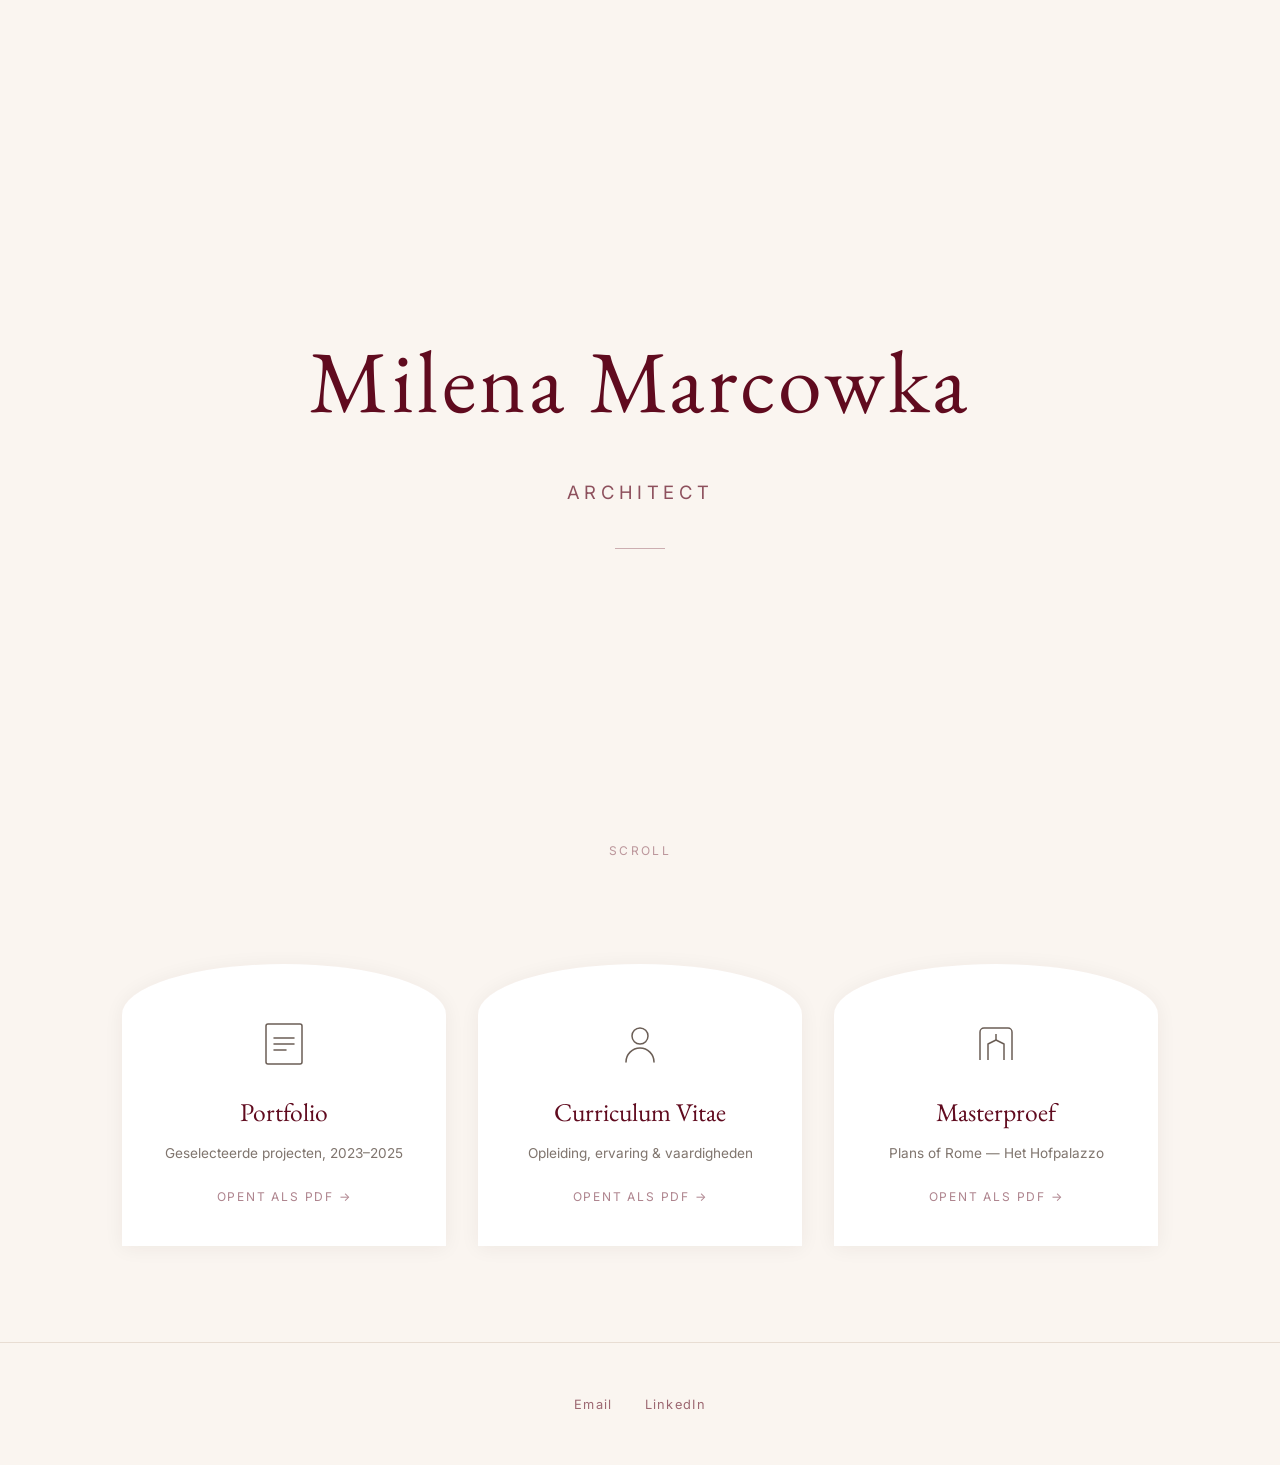
==== index.html @ 75f6800d "Initial portfolio site for Milena Marcowka Static HTML/CSS portfolio website with burgundy/cream des" ====
<!DOCTYPE html>
<html lang="nl">
<head>
  <meta charset="UTF-8">
  <meta name="viewport" content="width=device-width, initial-scale=1.0">
  <title>Milena Marcowka — Architect</title>
  <meta name="description" content="Portfolio van Milena Marcowka, architect. Geselecteerde projecten, curriculum vitae en masterproef.">
  <meta property="og:title" content="Milena Marcowka — Architect">
  <meta property="og:description" content="Portfolio van Milena Marcowka, architect.">
  <meta property="og:type" content="website">
  <link rel="preconnect" href="https://fonts.googleapis.com">
  <link rel="preconnect" href="https://fonts.gstatic.com" crossorigin>
  <link href="https://fonts.googleapis.com/css2?family=EB+Garamond:ital,wght@0,400;0,500;1,400&family=Inter:wght@300;400&display=swap" rel="stylesheet">
  <link rel="stylesheet" href="css/style.css">
</head>
<body>

  <!-- Hero -->
  <section class="hero">
    <h1 class="hero__name">Milena Marcowka</h1>
    <p class="hero__title">Architect</p>
    <div class="hero__line"></div>
    <span class="hero__scroll">Scroll</span>
  </section>

  <!-- Cards -->
  <section class="cards">

    <a href="pdfs/MilenaMarcowka_Portfolio.pdf" target="_blank" rel="noopener" class="card">
      <svg class="card__icon" viewBox="0 0 48 48" fill="none" xmlns="http://www.w3.org/2000/svg">
        <rect x="6" y="4" width="36" height="40" rx="2" stroke="currentColor" stroke-width="1.5"/>
        <path d="M14 18h20M14 24h20M14 30h12" stroke="currentColor" stroke-width="1.5" stroke-linecap="round"/>
      </svg>
      <h2 class="card__title">Portfolio</h2>
      <p class="card__desc">Geselecteerde projecten, 2023–2025</p>
      <span class="card__cta">Opent als PDF &rarr;</span>
    </a>

    <a href="pdfs/MilenaMarcowka_CV.pdf" target="_blank" rel="noopener" class="card">
      <svg class="card__icon" viewBox="0 0 48 48" fill="none" xmlns="http://www.w3.org/2000/svg">
        <circle cx="24" cy="16" r="8" stroke="currentColor" stroke-width="1.5"/>
        <path d="M10 42c0-7.732 6.268-14 14-14s14 6.268 14 14" stroke="currentColor" stroke-width="1.5" stroke-linecap="round"/>
      </svg>
      <h2 class="card__title">Curriculum Vitae</h2>
      <p class="card__desc">Opleiding, ervaring & vaardigheden</p>
      <span class="card__cta">Opent als PDF &rarr;</span>
    </a>

    <a href="pdfs/MilenaMarcowka_Masterproef.pdf" target="_blank" rel="noopener" class="card">
      <svg class="card__icon" viewBox="0 0 48 48" fill="none" xmlns="http://www.w3.org/2000/svg">
        <path d="M8 40V12a4 4 0 0 1 4-4h24a4 4 0 0 1 4 4v28" stroke="currentColor" stroke-width="1.5"/>
        <path d="M16 40V24l8-4 8 4v16" stroke="currentColor" stroke-width="1.5" stroke-linejoin="round"/>
        <path d="M24 20v-6" stroke="currentColor" stroke-width="1.5"/>
      </svg>
      <h2 class="card__title">Masterproef</h2>
      <p class="card__desc">Plans of Rome — Het Hofpalazzo</p>
      <span class="card__cta">Opent als PDF &rarr;</span>
    </a>

  </section>

  <!-- Footer -->
  <footer class="footer">
    <ul class="footer__links">
      <li><a href="mailto:email@voorbeeld.nl" class="footer__link">Email</a></li>
      <li><a href="https://linkedin.com/in/milenamarcowka" target="_blank" rel="noopener" class="footer__link">LinkedIn</a></li>
    </ul>
  </footer>

</body>
</html>
---- css/style.css ----
/* ── Custom Properties ── */
:root {
  --burgundy: #600B1F;
  --burgundy-light: #7A1A34;
  --cream: #FAF5F0;
  --warm-beige: #E8DDD3;
  --text-dark: #2C1A0E;
  --white: #FFFFFF;
}

/* ── Reset & Base ── */
*,
*::before,
*::after {
  margin: 0;
  padding: 0;
  box-sizing: border-box;
}

html {
  scroll-behavior: smooth;
}

body {
  font-family: 'Inter', system-ui, -apple-system, sans-serif;
  background-color: var(--cream);
  color: var(--text-dark);
  line-height: 1.6;
  -webkit-font-smoothing: antialiased;
}

/* ── Hero Section ── */
.hero {
  min-height: 100svh;
  display: flex;
  flex-direction: column;
  justify-content: center;
  align-items: center;
  text-align: center;
  padding: 2rem;
  position: relative;
}

.hero__name {
  font-family: 'EB Garamond', Georgia, 'Times New Roman', serif;
  font-size: clamp(2.8rem, 7vw, 5.5rem);
  font-weight: 400;
  color: var(--burgundy);
  letter-spacing: 0.04em;
  margin-bottom: 0.3em;
}

.hero__title {
  font-family: 'Inter', system-ui, sans-serif;
  font-size: clamp(0.9rem, 2vw, 1.15rem);
  font-weight: 400;
  color: var(--burgundy);
  letter-spacing: 0.25em;
  text-transform: uppercase;
  opacity: 0.7;
}

.hero__line {
  width: 50px;
  height: 1px;
  background-color: var(--burgundy);
  margin: 2.5rem auto;
  opacity: 0.3;
}

.hero__scroll {
  position: absolute;
  bottom: 2.5rem;
  font-size: 0.75rem;
  letter-spacing: 0.2em;
  text-transform: uppercase;
  color: var(--burgundy);
  opacity: 0.4;
}

/* ── Cards Section ── */
.cards {
  max-width: 1100px;
  margin: 0 auto;
  padding: 4rem 2rem 6rem;
  display: grid;
  grid-template-columns: repeat(3, 1fr);
  gap: 2rem;
}

.card {
  display: flex;
  flex-direction: column;
  align-items: center;
  text-align: center;
  text-decoration: none;
  color: var(--text-dark);
  background-color: var(--white);
  border-radius: 50% 50% 0 0 / 18% 18% 0 0;
  padding: 3.5rem 2rem 2.5rem;
  transition: transform 0.3s ease, box-shadow 0.3s ease, background-color 0.3s ease;
  box-shadow: 0 2px 20px rgba(44, 26, 14, 0.06);
}

.card:hover {
  transform: translateY(-6px);
  box-shadow: 0 8px 30px rgba(96, 11, 31, 0.12);
  background-color: #FDF8F4;
}

.card__icon {
  width: 48px;
  height: 48px;
  margin-bottom: 1.5rem;
  opacity: 0.7;
}

.card__title {
  font-family: 'EB Garamond', Georgia, serif;
  font-size: 1.6rem;
  font-weight: 400;
  color: var(--burgundy);
  margin-bottom: 0.6rem;
}

.card__desc {
  font-size: 0.85rem;
  color: var(--text-dark);
  opacity: 0.6;
  line-height: 1.5;
  margin-bottom: 1.5rem;
}

.card__cta {
  font-size: 0.75rem;
  letter-spacing: 0.15em;
  text-transform: uppercase;
  color: var(--burgundy);
  opacity: 0.5;
  margin-top: auto;
  transition: opacity 0.3s ease;
}

.card:hover .card__cta {
  opacity: 1;
}

/* ── Footer ── */
.footer {
  text-align: center;
  padding: 3rem 2rem;
  border-top: 1px solid var(--warm-beige);
}

.footer__links {
  display: flex;
  justify-content: center;
  gap: 2rem;
  list-style: none;
}

.footer__link {
  font-size: 0.8rem;
  letter-spacing: 0.1em;
  color: var(--burgundy);
  text-decoration: none;
  opacity: 0.6;
  transition: opacity 0.3s ease;
}

.footer__link:hover {
  opacity: 1;
}

/* ── Responsive ── */
@media (max-width: 768px) {
  .cards {
    grid-template-columns: 1fr;
    max-width: 400px;
    gap: 1.5rem;
    padding: 3rem 1.5rem 4rem;
  }

  .card {
    border-radius: 30% 30% 0 0 / 12% 12% 0 0;
    padding: 2.5rem 1.5rem 2rem;
  }
}

@media (max-width: 480px) {
  .hero__name {
    letter-spacing: 0.02em;
  }

  .footer__links {
    flex-direction: column;
    gap: 1rem;
  }
}
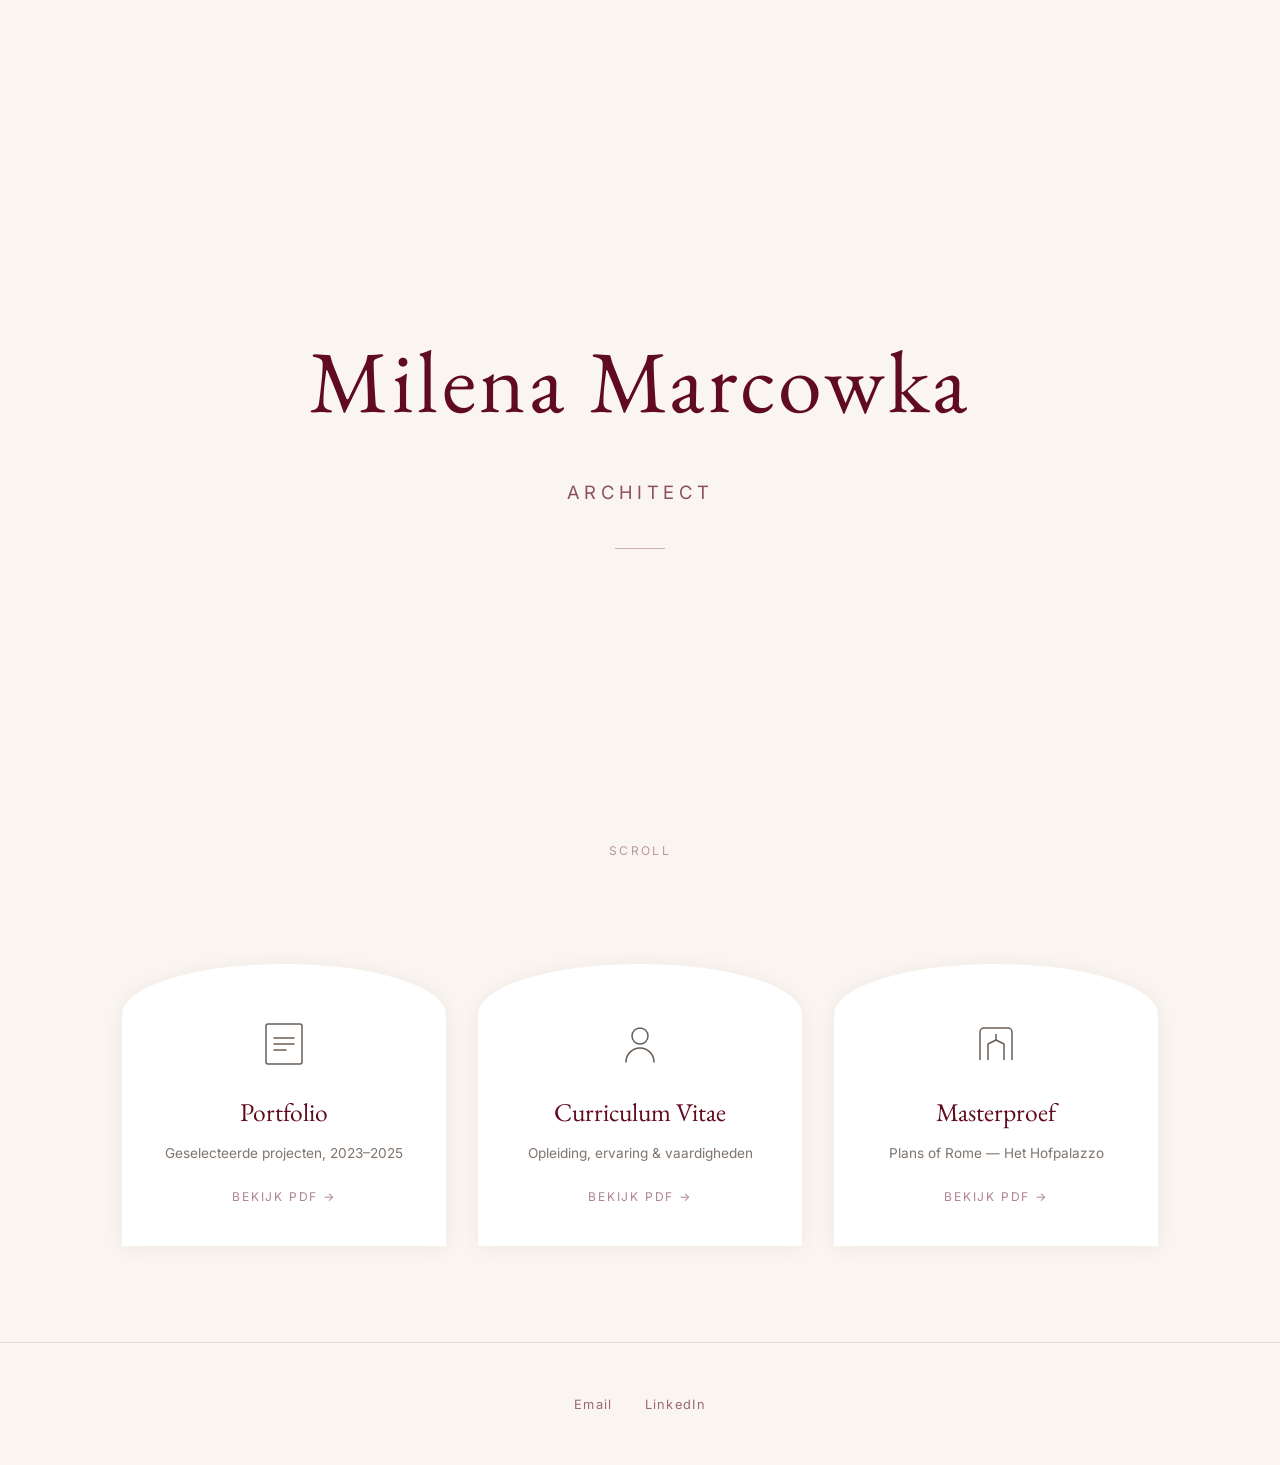
==== commit 0ff6e99f: "viewer init" ====
--- a/index.html
+++ b/index.html
@@ -26,27 +26,27 @@
   <!-- Cards -->
   <section class="cards">
 
-    <a href="pdfs/MilenaMarcowka_Portfolio.pdf" target="_blank" rel="noopener" class="card">
+    <a href="viewer.html?file=pdfs/MilenaMarcowka_Portfolio.pdf" class="card">
       <svg class="card__icon" viewBox="0 0 48 48" fill="none" xmlns="http://www.w3.org/2000/svg">
         <rect x="6" y="4" width="36" height="40" rx="2" stroke="currentColor" stroke-width="1.5"/>
         <path d="M14 18h20M14 24h20M14 30h12" stroke="currentColor" stroke-width="1.5" stroke-linecap="round"/>
       </svg>
       <h2 class="card__title">Portfolio</h2>
       <p class="card__desc">Geselecteerde projecten, 2023–2025</p>
-      <span class="card__cta">Opent als PDF &rarr;</span>
+      <span class="card__cta">Bekijk PDF &rarr;</span>
     </a>
 
-    <a href="pdfs/MilenaMarcowka_CV.pdf" target="_blank" rel="noopener" class="card">
+    <a href="viewer.html?file=pdfs/MilenaMarcowka_CV.pdf" class="card">
       <svg class="card__icon" viewBox="0 0 48 48" fill="none" xmlns="http://www.w3.org/2000/svg">
         <circle cx="24" cy="16" r="8" stroke="currentColor" stroke-width="1.5"/>
         <path d="M10 42c0-7.732 6.268-14 14-14s14 6.268 14 14" stroke="currentColor" stroke-width="1.5" stroke-linecap="round"/>
       </svg>
       <h2 class="card__title">Curriculum Vitae</h2>
       <p class="card__desc">Opleiding, ervaring & vaardigheden</p>
-      <span class="card__cta">Opent als PDF &rarr;</span>
+      <span class="card__cta">Bekijk PDF &rarr;</span>
     </a>
 
-    <a href="pdfs/MilenaMarcowka_Masterproef.pdf" target="_blank" rel="noopener" class="card">
+    <a href="viewer.html?file=pdfs/MilenaMarcowka_Masterproef.pdf" class="card">
       <svg class="card__icon" viewBox="0 0 48 48" fill="none" xmlns="http://www.w3.org/2000/svg">
         <path d="M8 40V12a4 4 0 0 1 4-4h24a4 4 0 0 1 4 4v28" stroke="currentColor" stroke-width="1.5"/>
         <path d="M16 40V24l8-4 8 4v16" stroke="currentColor" stroke-width="1.5" stroke-linejoin="round"/>
@@ -54,7 +54,7 @@
       </svg>
       <h2 class="card__title">Masterproef</h2>
       <p class="card__desc">Plans of Rome — Het Hofpalazzo</p>
-      <span class="card__cta">Opent als PDF &rarr;</span>
+      <span class="card__cta">Bekijk PDF &rarr;</span>
     </a>
 
   </section>
@@ -62,8 +62,8 @@
   <!-- Footer -->
   <footer class="footer">
     <ul class="footer__links">
-      <li><a href="mailto:email@voorbeeld.nl" class="footer__link">Email</a></li>
-      <li><a href="https://linkedin.com/in/milenamarcowka" target="_blank" rel="noopener" class="footer__link">LinkedIn</a></li>
+      <li><a href="mailto:milena01052000@gmail.com" class="footer__link">Email</a></li>
+      <li><a href="https://www.linkedin.com/in/milena-marcowka-337387373/" target="_blank" rel="noopener" class="footer__link">LinkedIn</a></li>
     </ul>
   </footer>
 
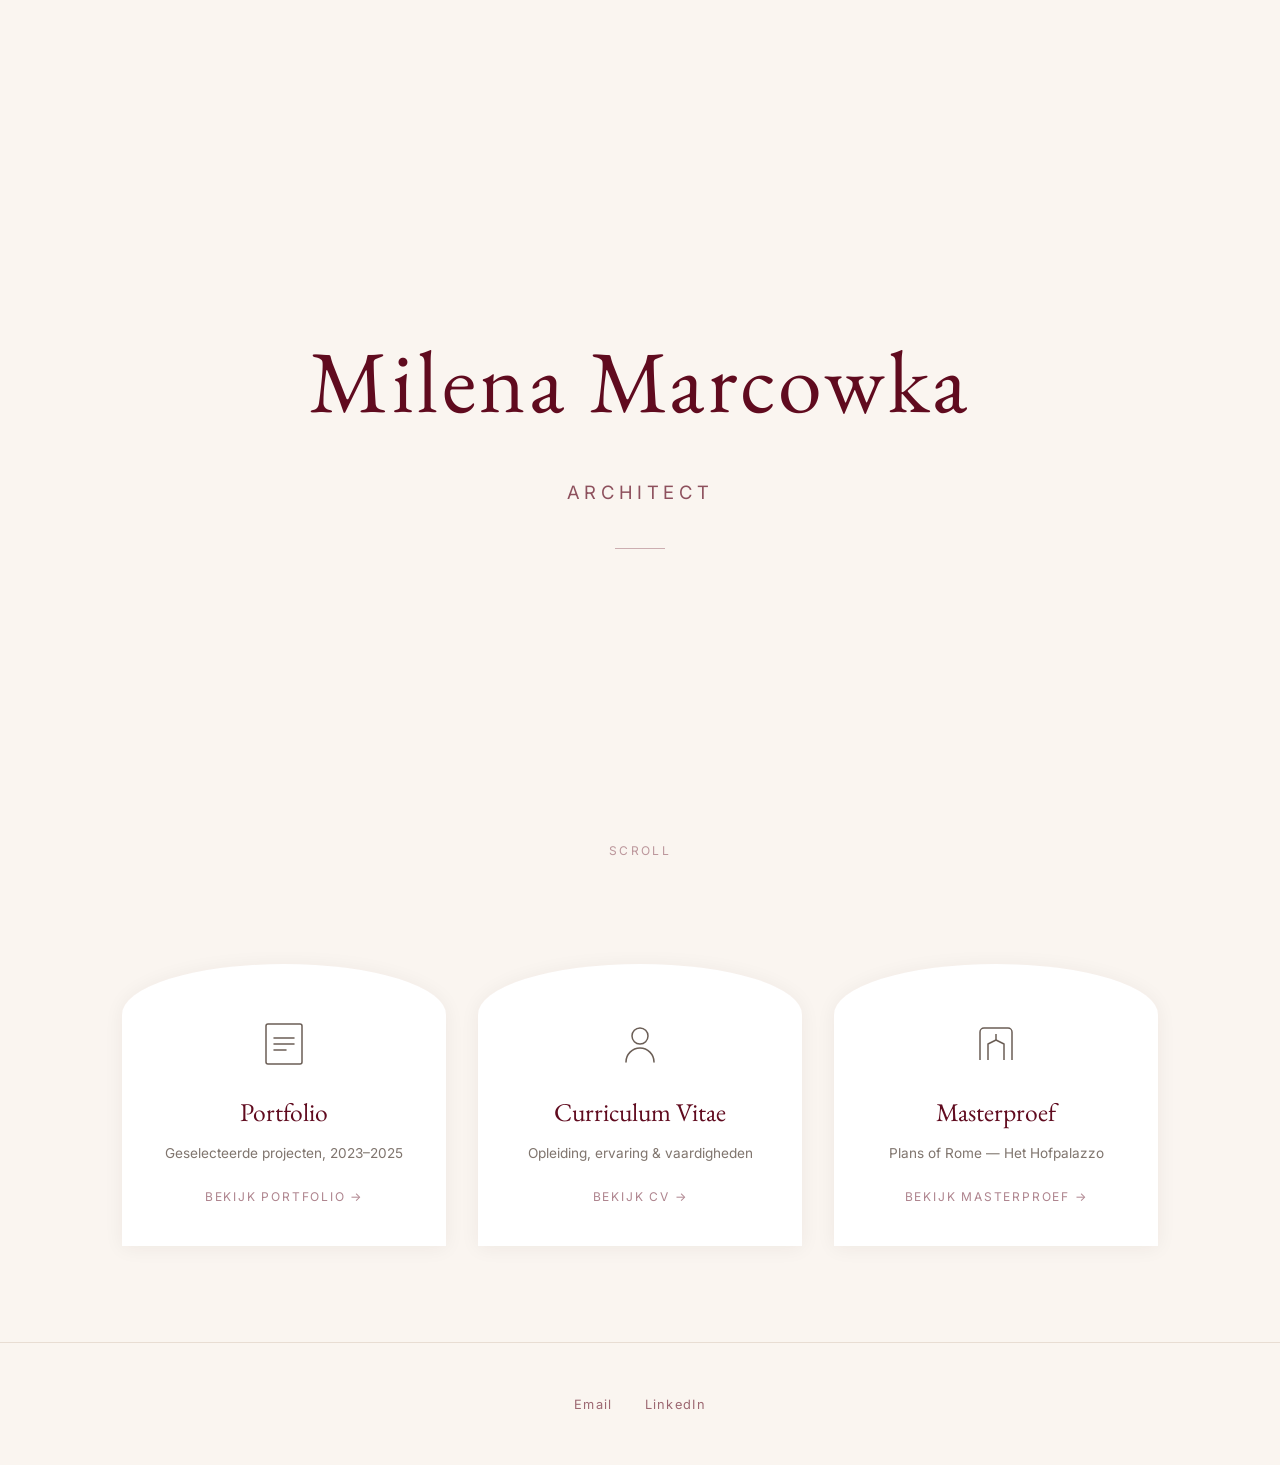
==== commit 2eee736e: "branch init" ====
--- a/index.html
+++ b/index.html
@@ -26,27 +26,27 @@
   <!-- Cards -->
   <section class="cards">
 
-    <a href="viewer.html?file=pdfs/MilenaMarcowka_Portfolio.pdf" class="card">
+    <a href="viewer.html?doc=MilenaMarcowka_Portfolio" class="card">
       <svg class="card__icon" viewBox="0 0 48 48" fill="none" xmlns="http://www.w3.org/2000/svg">
         <rect x="6" y="4" width="36" height="40" rx="2" stroke="currentColor" stroke-width="1.5"/>
         <path d="M14 18h20M14 24h20M14 30h12" stroke="currentColor" stroke-width="1.5" stroke-linecap="round"/>
       </svg>
       <h2 class="card__title">Portfolio</h2>
       <p class="card__desc">Geselecteerde projecten, 2023–2025</p>
-      <span class="card__cta">Bekijk PDF &rarr;</span>
+      <span class="card__cta">Bekijk portfolio &rarr;</span>
     </a>
 
-    <a href="viewer.html?file=pdfs/MilenaMarcowka_CV.pdf" class="card">
+    <a href="viewer.html?doc=MilenaMarcowka_CV" class="card">
       <svg class="card__icon" viewBox="0 0 48 48" fill="none" xmlns="http://www.w3.org/2000/svg">
         <circle cx="24" cy="16" r="8" stroke="currentColor" stroke-width="1.5"/>
         <path d="M10 42c0-7.732 6.268-14 14-14s14 6.268 14 14" stroke="currentColor" stroke-width="1.5" stroke-linecap="round"/>
       </svg>
       <h2 class="card__title">Curriculum Vitae</h2>
       <p class="card__desc">Opleiding, ervaring & vaardigheden</p>
-      <span class="card__cta">Bekijk PDF &rarr;</span>
+      <span class="card__cta">Bekijk CV &rarr;</span>
     </a>
 
-    <a href="viewer.html?file=pdfs/MilenaMarcowka_Masterproef.pdf" class="card">
+    <a href="viewer.html?doc=MilenaMarcowka_Masterproef" class="card">
       <svg class="card__icon" viewBox="0 0 48 48" fill="none" xmlns="http://www.w3.org/2000/svg">
         <path d="M8 40V12a4 4 0 0 1 4-4h24a4 4 0 0 1 4 4v28" stroke="currentColor" stroke-width="1.5"/>
         <path d="M16 40V24l8-4 8 4v16" stroke="currentColor" stroke-width="1.5" stroke-linejoin="round"/>
@@ -54,7 +54,7 @@
       </svg>
       <h2 class="card__title">Masterproef</h2>
       <p class="card__desc">Plans of Rome — Het Hofpalazzo</p>
-      <span class="card__cta">Bekijk PDF &rarr;</span>
+      <span class="card__cta">Bekijk masterproef &rarr;</span>
     </a>
 
   </section>
